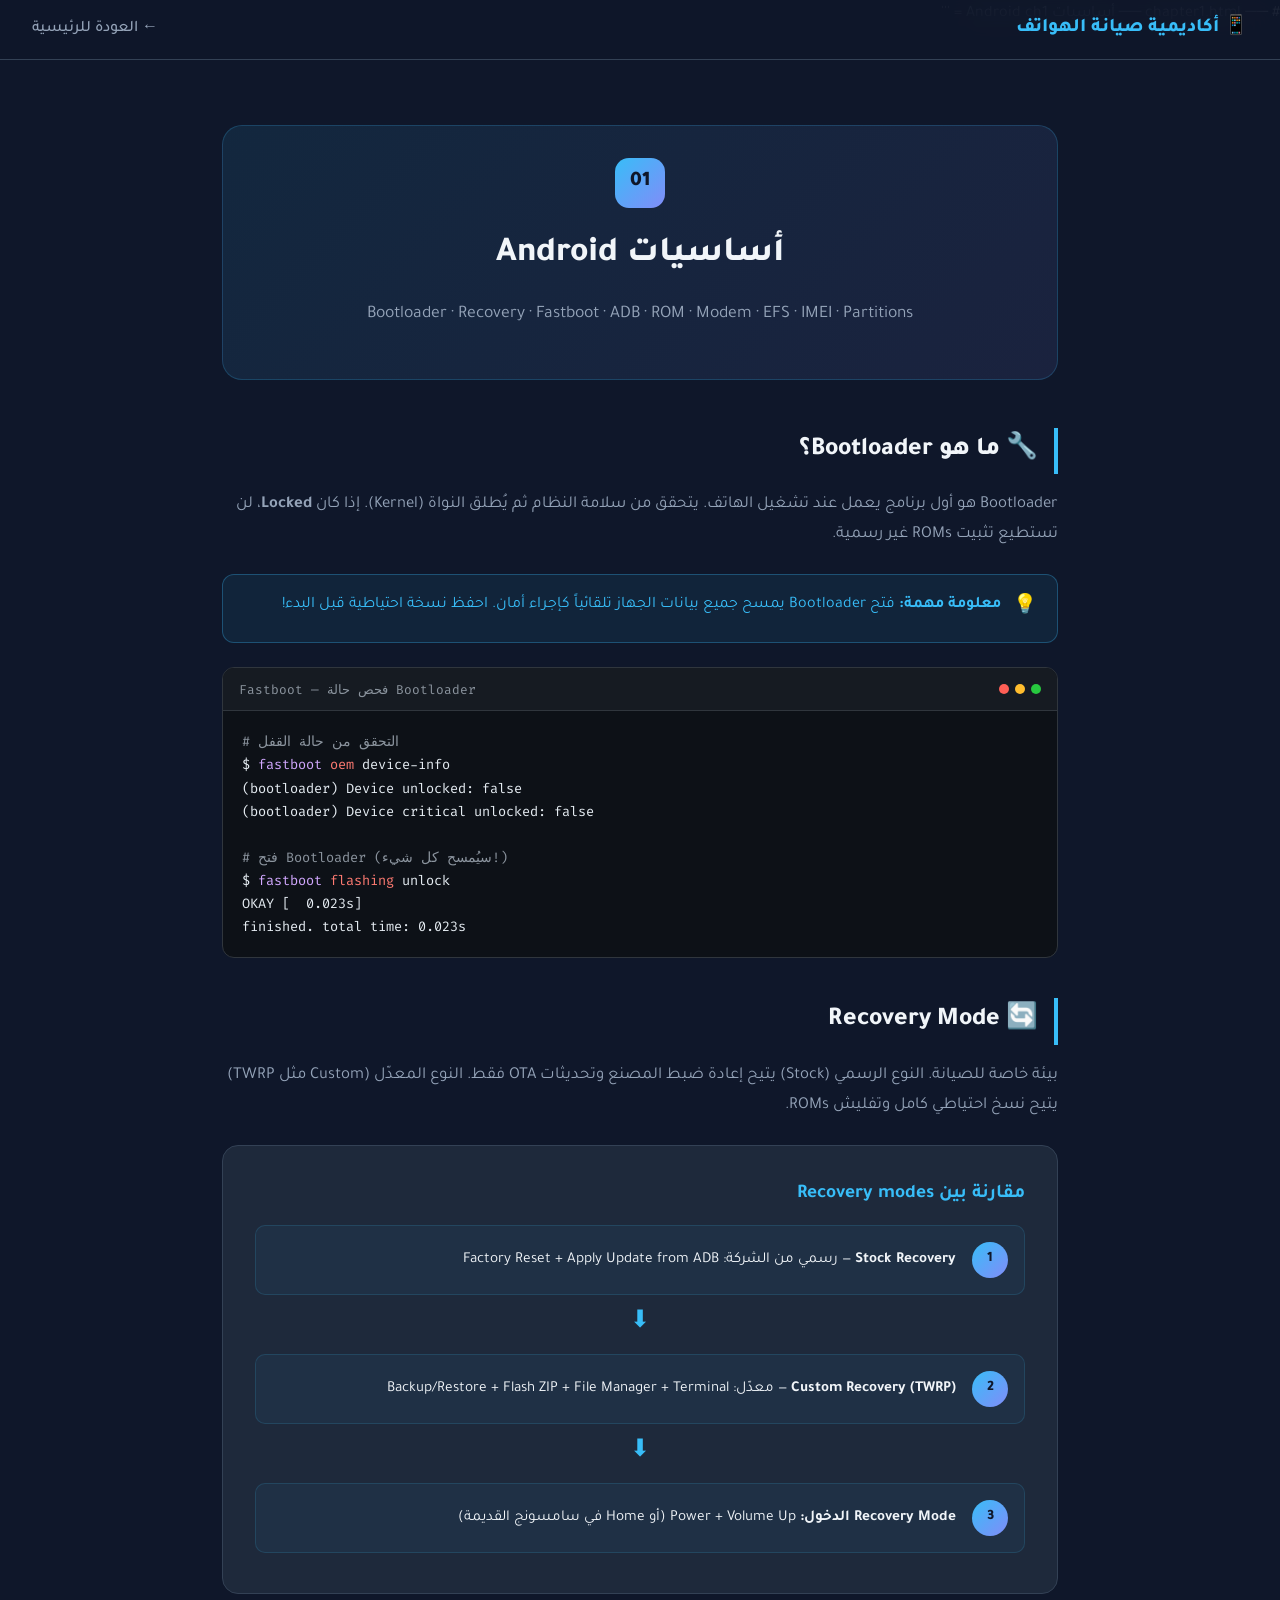
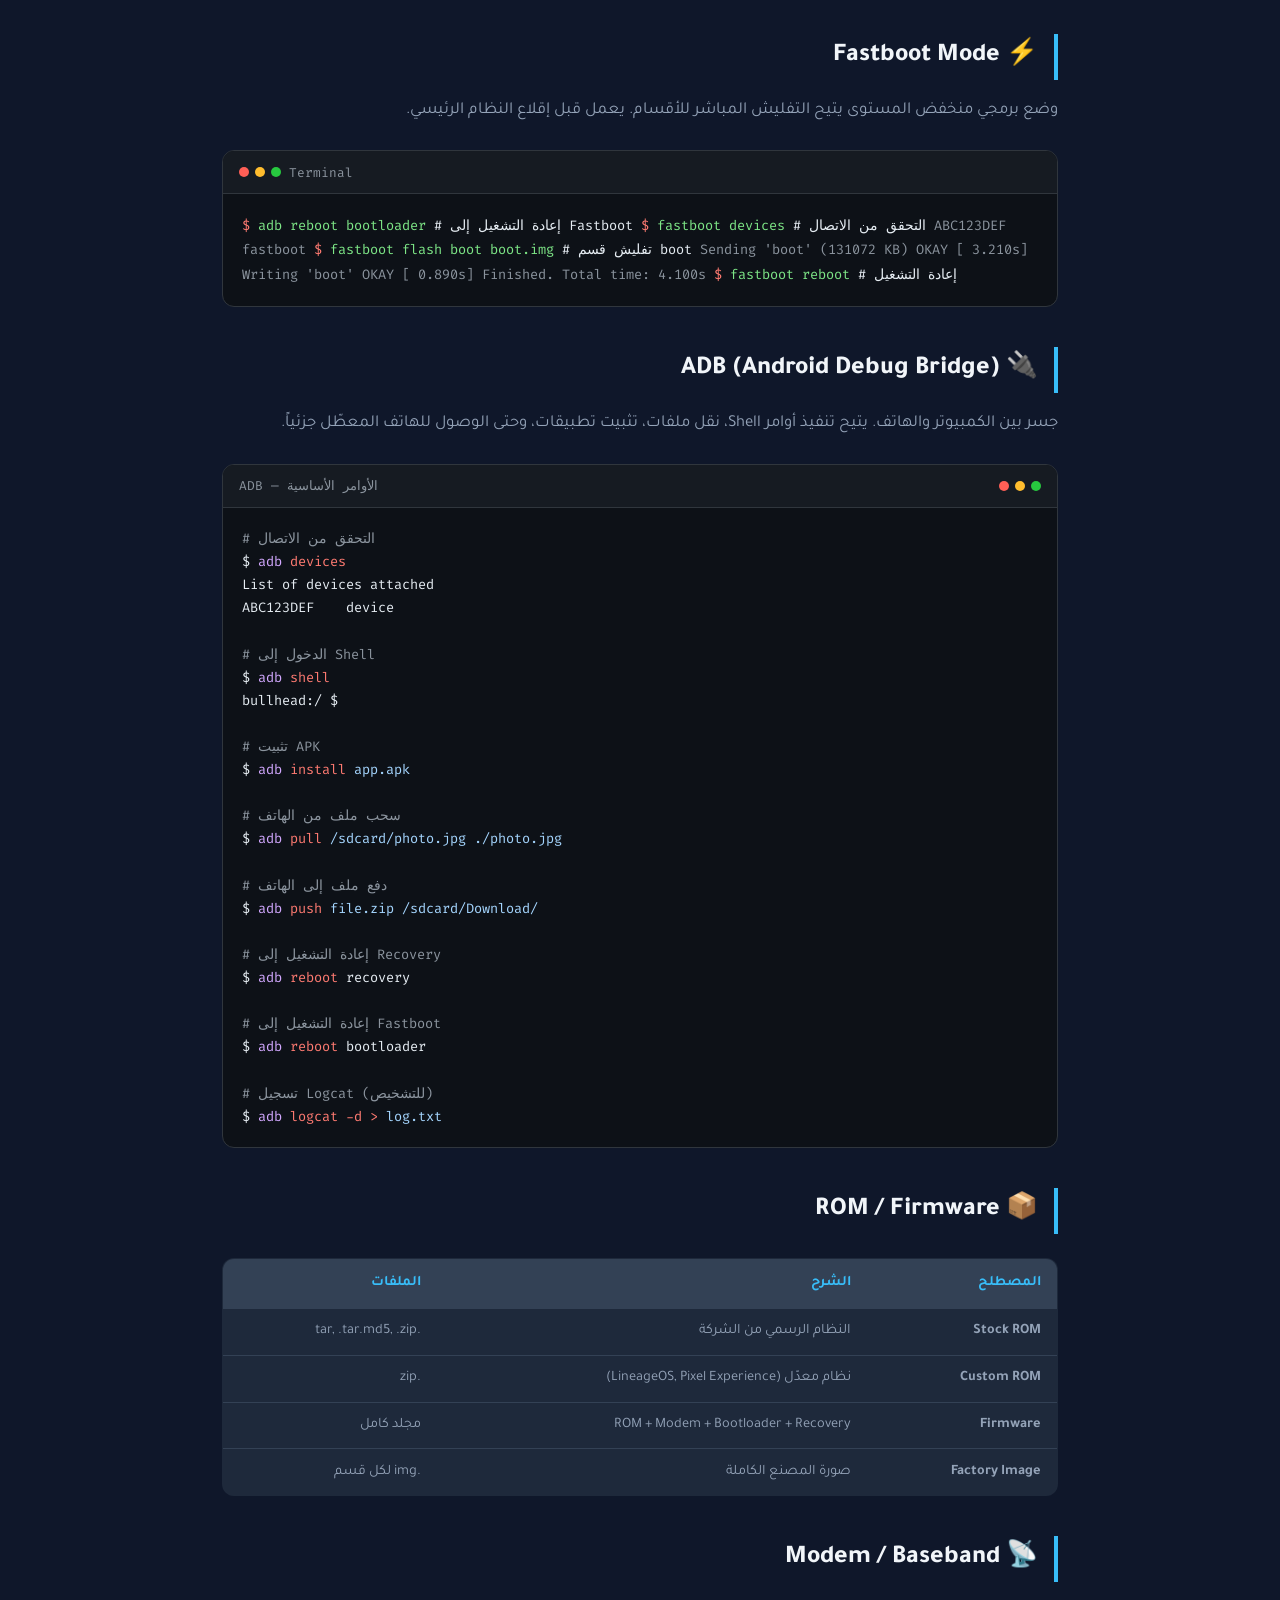
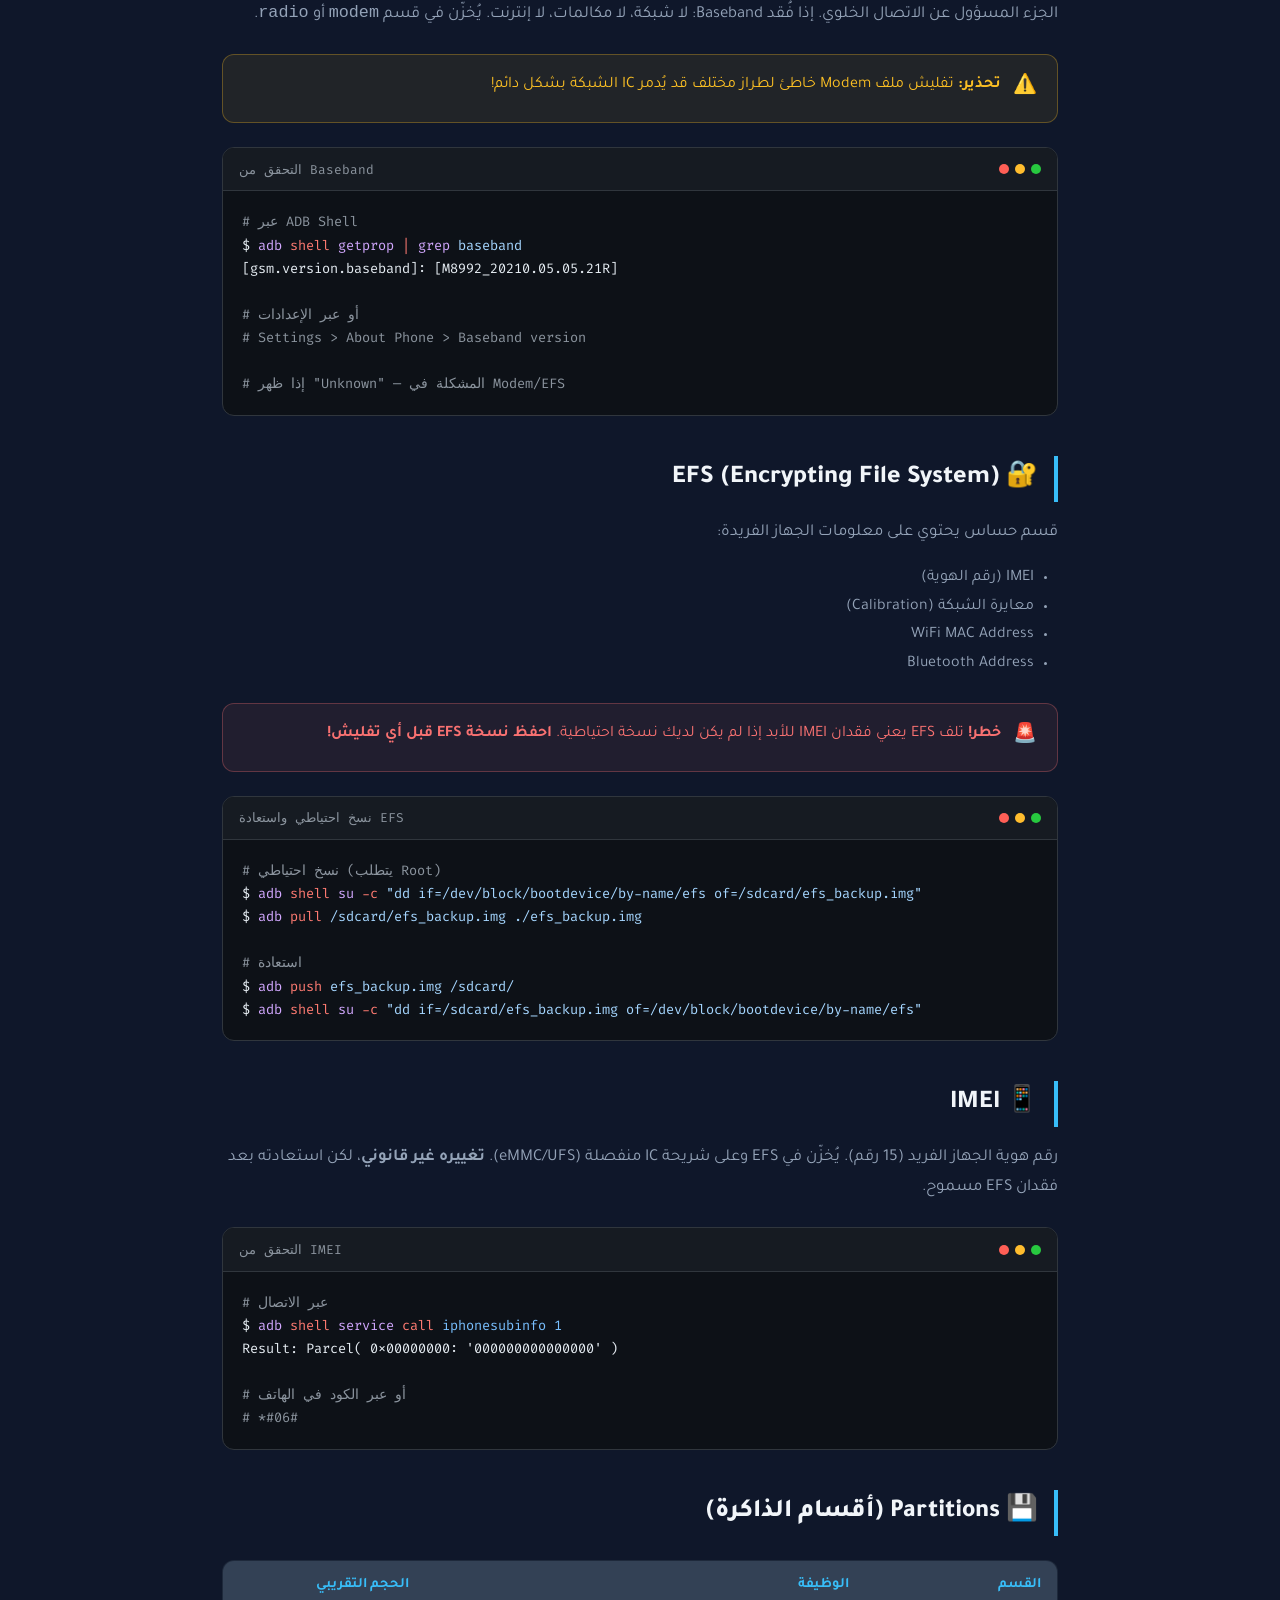
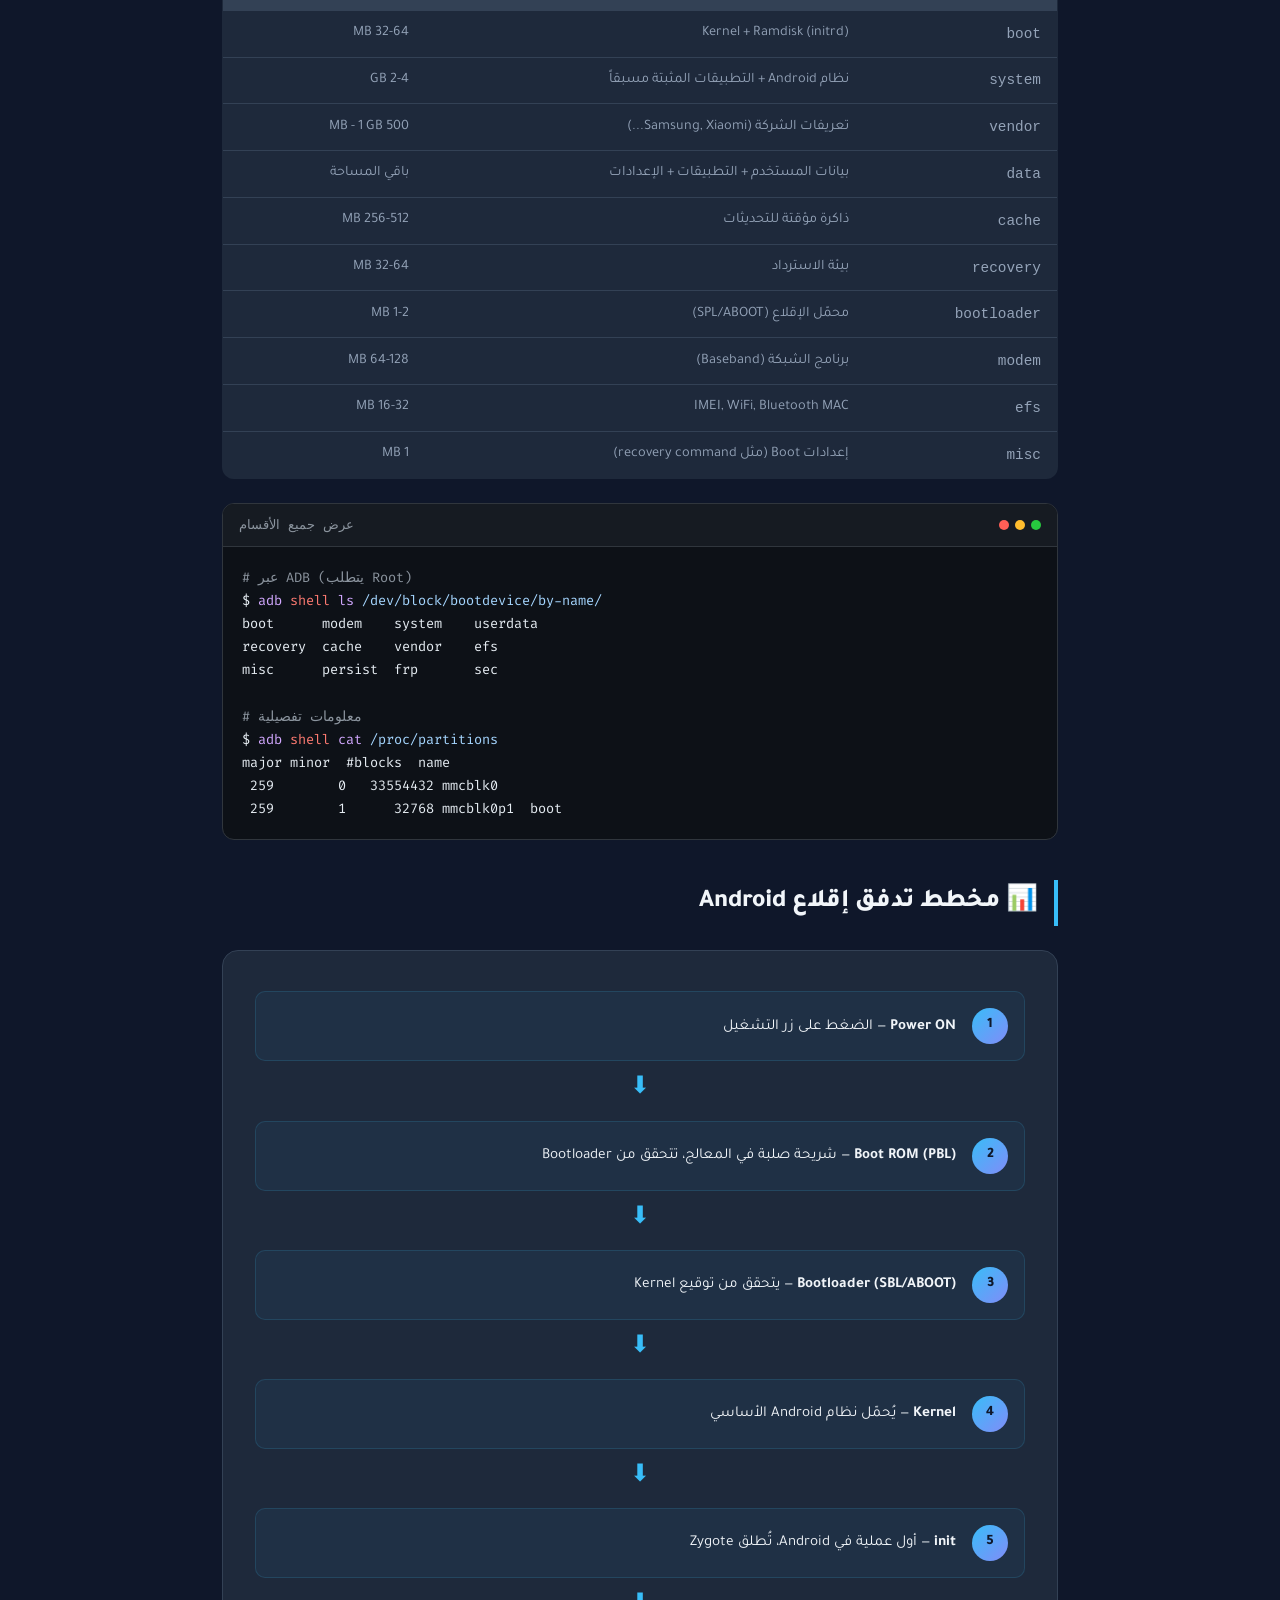
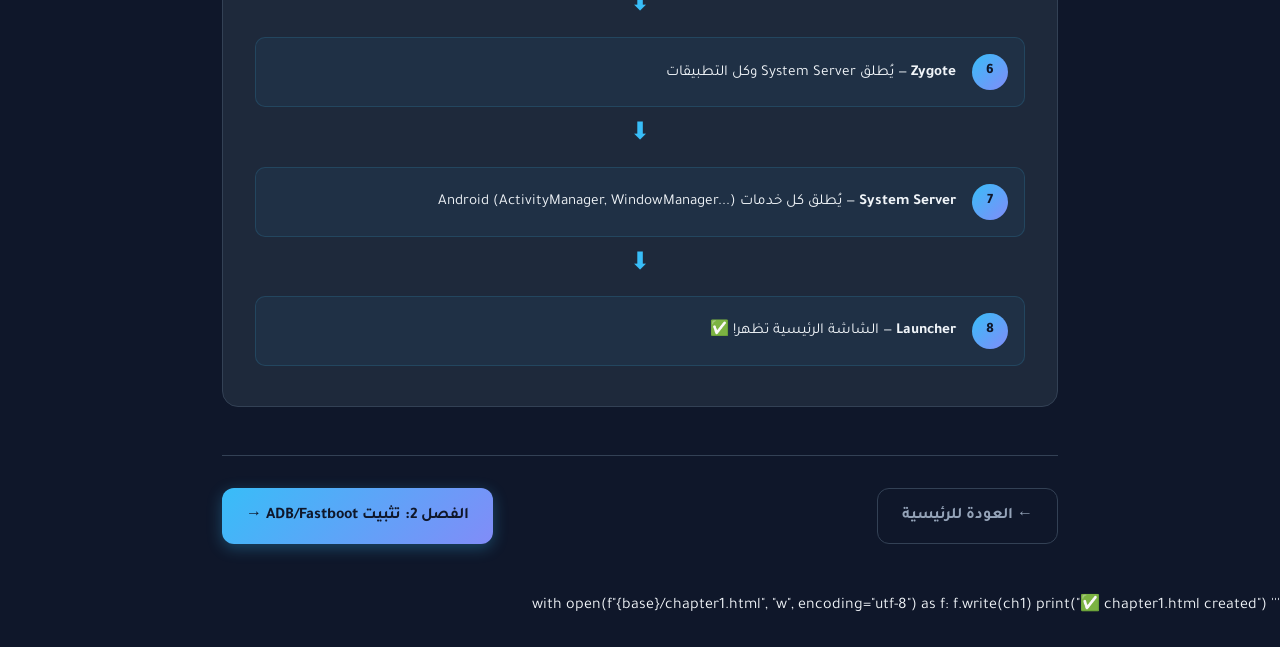
==== chapter1.html @ 11923198 "Rename chapter1.html to chapter1.html" ====
# ── chapter1.html ── أساسيات Android
ch1 = '''<!DOCTYPE html>
<html lang="ar" dir="rtl">
<head>
<meta charset="UTF-8">
<meta name="viewport" content="width=device-width, initial-scale=1.0">
<title>الفصل 1: أساسيات Android | أكاديمية صيانة الهواتف</title>
<link href="https://fonts.googleapis.com/css2?family=Tajawal:wght@400;500;700;800;900&family=Fira+Code:wght@400;600&display=swap" rel="stylesheet">
<style>
:root {
  --c-bg: #0f172a; --c-surface: #1e293b; --c-surface2: #334155;
  --c-primary: #38bdf8; --c-secondary: #818cf8; --c-accent: #f472b6;
  --c-success: #34d399; --c-warning: #fbbf24; --c-danger: #f87171;
  --c-text: #f1f5f9; --c-text2: #94a3b8; --c-border: #334155;
  --glow: 0 0 20px rgba(56,189,248,0.15);
}
* { box-sizing: border-box; margin: 0; padding: 0; }
body { font-family: 'Tajawal', sans-serif; background: var(--c-bg); color: var(--c-text); line-height: 1.8; }

nav {
  position: fixed; top: 0; left: 0; right: 0; z-index: 1000;
  background: rgba(15,23,42,0.9); backdrop-filter: blur(20px);
  border-bottom: 1px solid var(--c-border); padding: 0.75rem 2rem;
  display: flex; align-items: center; justify-content: space-between;
}
.nav-logo { font-weight: 800; font-size: 1.2rem; color: var(--c-primary); text-decoration: none; }
.nav-back { color: var(--c-text2); text-decoration: none; font-weight: 500; transition: color 0.2s; }
.nav-back:hover { color: var(--c-primary); }

main { max-width: 900px; margin: 0 auto; padding: 6rem 2rem 3rem; }

.chapter-header {
  text-align: center; margin-bottom: 3rem; padding: 2rem;
  background: linear-gradient(135deg, rgba(56,189,248,0.1), rgba(129,140,248,0.1));
  border-radius: 20px; border: 1px solid rgba(56,189,248,0.2);
}
.chapter-num {
  display: inline-flex; align-items: center; justify-content: center;
  width: 50px; height: 50px; background: linear-gradient(135deg, var(--c-primary), var(--c-secondary));
  color: #0f172a; font-weight: 900; border-radius: 14px; font-size: 1.3rem; margin-bottom: 1rem;
}
.chapter-header h1 { font-size: 2.2rem; font-weight: 800; margin-bottom: 0.75rem; }
.chapter-header p { color: var(--c-text2); font-size: 1.1rem; }

h2 {
  font-size: 1.6rem; font-weight: 800; margin: 2.5rem 0 1rem;
  padding-right: 1rem; border-right: 4px solid var(--c-primary);
  color: var(--c-text);
}
h3 { font-size: 1.2rem; font-weight: 700; margin: 1.5rem 0 0.75rem; color: var(--c-primary); }
p { color: var(--c-text2); margin-bottom: 1rem; font-size: 1.05rem; }

.code-block {
  background: #0d1117; border: 1px solid #30363d; border-radius: 12px;
  overflow: hidden; margin: 1.5rem 0; direction: ltr; text-align: left;
}
.code-header {
  display: flex; align-items: center; justify-content: space-between;
  padding: 0.6rem 1rem; background: #161b22; border-bottom: 1px solid #30363d;
}
.code-title { font-family: 'Fira Code', monospace; font-size: 0.8rem; color: #8b949e; }
.code-dots { display: flex; gap: 6px; }
.code-dot { width: 10px; height: 10px; border-radius: 50%; }
.code-dot.r { background: #ff5f56; } .code-dot.y { background: #ffbd2e; } .code-dot.g { background: #27c93f; }
pre {
  padding: 1.2rem; overflow-x: auto; font-family: 'Fira Code', monospace;
  font-size: 0.85rem; line-height: 1.7; color: #e6edf3;
}
pre .comment { color: #8b949e; }
pre .keyword { color: #ff7b72; }
pre .string { color: #a5d6ff; }
pre .func { color: #d2a8ff; }
pre .num { color: #79c0ff; }

.terminal {
  background: #0d1117; border: 1px solid #30363d; border-radius: 12px;
  overflow: hidden; margin: 1.5rem 0; direction: ltr; text-align: left;
}
.terminal-header {
  display: flex; align-items: center; gap: 0.5rem;
  padding: 0.6rem 1rem; background: #161b22; border-bottom: 1px solid #30363d;
}
.terminal-body {
  padding: 1.2rem; font-family: 'Fira Code', monospace;
  font-size: 0.85rem; line-height: 1.8; color: #e6edf3;
}
.terminal-body .cmd { color: #7ee787; }
.terminal-body .output { color: #8b949e; }
.terminal-body .prompt { color: #ff7b72; }

.data-table {
  width: 100%; border-collapse: collapse; margin: 1.5rem 0;
  background: var(--c-surface); border-radius: 12px; overflow: hidden;
  border: 1px solid var(--c-border);
}
.data-table th {
  background: var(--c-surface2); padding: 1rem; text-align: right;
  font-weight: 700; color: var(--c-primary); font-size: 0.9rem;
}
.data-table td {
  padding: 0.9rem 1rem; border-top: 1px solid var(--c-border);
  color: var(--c-text2); font-size: 0.9rem;
}
.data-table tr:hover td { background: rgba(56,189,248,0.05); }

.alert {
  padding: 1rem 1.25rem; border-radius: 12px; margin: 1.5rem 0;
  display: flex; align-items: flex-start; gap: 0.75rem; border: 1px solid;
}
.alert-info { background: rgba(56,189,248,0.08); border-color: rgba(56,189,248,0.3); color: var(--c-primary); }
.alert-warn { background: rgba(251,191,36,0.08); border-color: rgba(251,191,36,0.3); color: var(--c-warning); }
.alert-danger { background: rgba(248,113,113,0.08); border-color: rgba(248,113,113,0.3); color: var(--c-danger); }
.alert-success { background: rgba(52,211,153,0.08); border-color: rgba(52,211,153,0.3); color: var(--c-success); }
.alert-icon { font-size: 1.2rem; flex-shrink: 0; }

.img-wrap {
  border-radius: 16px; overflow: hidden; margin: 1.5rem 0;
  border: 1px solid var(--c-border); background: var(--c-surface);
}
.img-wrap img { width: 100%; height: auto; display: block; }
.img-caption {
  padding: 0.75rem 1rem; text-align: center; color: var(--c-text2);
  font-size: 0.85rem; background: var(--c-surface); border-top: 1px solid var(--c-border);
}

.diagram-box {
  background: var(--c-surface); border: 1px solid var(--c-border);
  border-radius: 16px; padding: 2rem; margin: 1.5rem 0;
}
.diagram-step {
  display: flex; align-items: center; gap: 1rem;
  padding: 1rem; margin: 0.5rem 0; border-radius: 10px;
  background: rgba(56,189,248,0.05); border: 1px solid rgba(56,189,248,0.15);
}
.diagram-step .num {
  width: 36px; height: 36px; border-radius: 50%;
  background: linear-gradient(135deg, var(--c-primary), var(--c-secondary));
  color: #0f172a; display: flex; align-items: center; justify-content: center;
  font-weight: 800; font-size: 0.9rem; flex-shrink: 0;
}
.diagram-step .text { font-size: 0.95rem; color: var(--c-text); }
.diagram-arrow {
  text-align: center; font-size: 1.5rem; color: var(--c-primary); margin: 0.25rem 0;
}

.next-prev {
  display: flex; justify-content: space-between; margin-top: 3rem;
  padding-top: 2rem; border-top: 1px solid var(--c-border);
}
.next-prev a {
  display: inline-flex; align-items: center; gap: 0.5rem;
  padding: 0.8rem 1.5rem; border-radius: 12px;
  text-decoration: none; font-weight: 700; transition: all 0.3s;
}
.next-prev .prev { color: var(--c-text2); border: 1px solid var(--c-border); }
.next-prev .prev:hover { border-color: var(--c-primary); color: var(--c-primary); }
.next-prev .next {
  background: linear-gradient(135deg, var(--c-primary), var(--c-secondary));
  color: #0f172a; box-shadow: 0 4px 15px rgba(56,189,248,0.3);
}
.next-prev .next:hover { transform: translateX(-3px); }

::-webkit-scrollbar { width: 8px; }
::-webkit-scrollbar-track { background: var(--c-bg); }
::-webkit-scrollbar-thumb { background: var(--c-surface2); border-radius: 4px; }
::-webkit-scrollbar-thumb:hover { background: var(--c-primary); }

@media (max-width: 768px) {
  main { padding: 5rem 1rem 2rem; }
  .chapter-header h1 { font-size: 1.6rem; }
  h2 { font-size: 1.3rem; }
}
</style>
</head>
<body>

<nav>
  <a href="index.html" class="nav-logo">📱 أكاديمية صيانة الهواتف</a>
  <a href="index.html" class="nav-back">← العودة للرئيسية</a>
</nav>

<main>

<div class="chapter-header">
  <div class="chapter-num">01</div>
  <h1>أساسيات Android</h1>
  <p>Bootloader · Recovery · Fastboot · ADB · ROM · Modem · EFS · IMEI · Partitions</p>
</div>

<h2>🔧 ما هو Bootloader؟</h2>
<p>Bootloader هو أول برنامج يعمل عند تشغيل الهاتف. يتحقق من سلامة النظام ثم يُطلق النواة (Kernel). إذا كان <strong>Locked</strong>، لن تستطيع تثبيت ROMs غير رسمية.</p>

<div class="alert alert-info">
  <span class="alert-icon">💡</span>
  <div><strong>معلومة مهمة:</strong> فتح Bootloader يمسح جميع بيانات الجهاز تلقائياً كإجراء أمان. احفظ نسخة احتياطية قبل البدء!</div>
</div>

<div class="code-block">
  <div class="code-header">
    <span class="code-title">Fastboot — فحص حالة Bootloader</span>
    <div class="code-dots"><span class="code-dot r"></span><span class="code-dot y"></span><span class="code-dot g"></span></div>
  </div>
  <pre><span class="comment"># التحقق من حالة القفل</span>
<span class="prompt">$</span> <span class="func">fastboot</span> <span class="keyword">oem</span> device-info
<span class="output">(bootloader) Device unlocked: false</span>
<span class="output">(bootloader) Device critical unlocked: false</span>

<span class="comment"># فتح Bootloader (سيُمسح كل شيء!)</span>
<span class="prompt">$</span> <span class="func">fastboot</span> <span class="keyword">flashing</span> unlock
<span class="output">OKAY [  0.023s]</span>
<span class="output">finished. total time: 0.023s</span></pre>
</div>

<h2>🔄 Recovery Mode</h2>
<p>بيئة خاصة للصيانة. النوع الرسمي (Stock) يتيح إعادة ضبط المصنع وتحديثات OTA فقط. النوع المعدّل (Custom مثل TWRP) يتيح نسخ احتياطي كامل وتفليش ROMs.</p>

<div class="diagram-box">
  <h3 style="margin-top:0">مقارنة بين Recovery modes</h3>
  <div class="diagram-step">
    <div class="num">1</div>
    <div class="text"><strong>Stock Recovery</strong> — رسمي من الشركة: Factory Reset + Apply Update from ADB</div>
  </div>
  <div class="diagram-arrow">⬇</div>
  <div class="diagram-step">
    <div class="num">2</div>
    <div class="text"><strong>Custom Recovery (TWRP)</strong> — معدّل: Backup/Restore + Flash ZIP + File Manager + Terminal</div>
  </div>
  <div class="diagram-arrow">⬇</div>
  <div class="diagram-step">
    <div class="num">3</div>
    <div class="text"><strong>Recovery Mode الدخول:</strong> Power + Volume Up (أو Home في سامسونج القديمة)</div>
  </div>
</div>

<h2>⚡ Fastboot Mode</h2>
<p>وضع برمجي منخفض المستوى يتيح التفليش المباشر للأقسام. يعمل قبل إقلاع النظام الرئيسي.</p>

<div class="terminal">
  <div class="terminal-header">
    <div class="code-dots"><span class="code-dot r"></span><span class="code-dot y"></span><span class="code-dot g"></span></div>
    <span class="code-title">Terminal</span>
  </div>
  <div class="terminal-body">
<span class="prompt">$</span> <span class="cmd">adb reboot bootloader</span>          <span class="comment"># إعادة التشغيل إلى Fastboot</span>
<span class="prompt">$</span> <span class="cmd">fastboot devices</span>                 <span class="comment"># التحقق من الاتصال</span>
<span class="output">ABC123DEF    fastboot</span>
<span class="prompt">$</span> <span class="cmd">fastboot flash boot boot.img</span>     <span class="comment"># تفليش قسم boot</span>
<span class="output">Sending 'boot' (131072 KB)       OKAY [  3.210s]</span>
<span class="output">Writing 'boot'                   OKAY [  0.890s]</span>
<span class="output">Finished. Total time: 4.100s</span>
<span class="prompt">$</span> <span class="cmd">fastboot reboot</span>                  <span class="comment"># إعادة التشغيل</span>
  </div>
</div>

<h2>🔌 ADB (Android Debug Bridge)</h2>
<p>جسر بين الكمبيوتر والهاتف. يتيح تنفيذ أوامر Shell، نقل ملفات، تثبيت تطبيقات، وحتى الوصول للهاتف المعطّل جزئياً.</p>

<div class="code-block">
  <div class="code-header">
    <span class="code-title">ADB — الأوامر الأساسية</span>
    <div class="code-dots"><span class="code-dot r"></span><span class="code-dot y"></span><span class="code-dot g"></span></div>
  </div>
  <pre><span class="comment"># التحقق من الاتصال</span>
<span class="prompt">$</span> <span class="func">adb</span> <span class="keyword">devices</span>
<span class="output">List of devices attached</span>
<span class="output">ABC123DEF    device</span>

<span class="comment"># الدخول إلى Shell</span>
<span class="prompt">$</span> <span class="func">adb</span> <span class="keyword">shell</span>
<span class="output">bullhead:/ $</span>

<span class="comment"># تثبيت APK</span>
<span class="prompt">$</span> <span class="func">adb</span> <span class="keyword">install</span> <span class="string">app.apk</span>

<span class="comment"># سحب ملف من الهاتف</span>
<span class="prompt">$</span> <span class="func">adb</span> <span class="keyword">pull</span> <span class="string">/sdcard/photo.jpg</span> <span class="string">./photo.jpg</span>

<span class="comment"># دفع ملف إلى الهاتف</span>
<span class="prompt">$</span> <span class="func">adb</span> <span class="keyword">push</span> <span class="string">file.zip</span> <span class="string">/sdcard/Download/</span>

<span class="comment"># إعادة التشغيل إلى Recovery</span>
<span class="prompt">$</span> <span class="func">adb</span> <span class="keyword">reboot</span> recovery

<span class="comment"># إعادة التشغيل إلى Fastboot</span>
<span class="prompt">$</span> <span class="func">adb</span> <span class="keyword">reboot</span> bootloader

<span class="comment"># تسجيل Logcat (للتشخيص)</span>
<span class="prompt">$</span> <span class="func">adb</span> <span class="keyword">logcat</span> <span class="keyword">-d</span> <span class="keyword">></span> <span class="string">log.txt</span></pre>
</div>

<h2>📦 ROM / Firmware</h2>

<table class="data-table">
  <tr>
    <th>المصطلح</th>
    <th>الشرح</th>
    <th>الملفات</th>
  </tr>
  <tr>
    <td><strong>Stock ROM</strong></td>
    <td>النظام الرسمي من الشركة</td>
    <td>.tar, .tar.md5, .zip</td>
  </tr>
  <tr>
    <td><strong>Custom ROM</strong></td>
    <td>نظام معدّل (LineageOS, Pixel Experience)</td>
    <td>.zip</td>
  </tr>
  <tr>
    <td><strong>Firmware</strong></td>
    <td>ROM + Modem + Bootloader + Recovery</td>
    <td>مجلد كامل</td>
  </tr>
  <tr>
    <td><strong>Factory Image</strong></td>
    <td>صورة المصنع الكاملة</td>
    <td>.img لكل قسم</td>
  </tr>
</table>

<h2>📡 Modem / Baseband</h2>
<p>الجزء المسؤول عن الاتصال الخلوي. إذا فُقد Baseband: لا شبكة، لا مكالمات، لا إنترنت. يُخزّن في قسم <code>modem</code> أو <code>radio</code>.</p>

<div class="alert alert-warn">
  <span class="alert-icon">⚠️</span>
  <div><strong>تحذير:</strong> تفليش ملف Modem خاطئ لطراز مختلف قد يُدمر IC الشبكة بشكل دائم!</div>
</div>

<div class="code-block">
  <div class="code-header">
    <span class="code-title">التحقق من Baseband</span>
    <div class="code-dots"><span class="code-dot r"></span><span class="code-dot y"></span><span class="code-dot g"></span></div>
  </div>
  <pre><span class="comment"># عبر ADB Shell</span>
<span class="prompt">$</span> <span class="func">adb</span> <span class="keyword">shell</span> <span class="func">getprop</span> <span class="keyword">|</span> <span class="func">grep</span> <span class="string">baseband</span>
<span class="output">[gsm.version.baseband]: [M8992_20210.05.05.21R]</span>

<span class="comment"># أو عبر الإعدادات</span>
<span class="comment"># Settings > About Phone > Baseband version</span>

<span class="comment"># إذا ظهر "Unknown" — المشكلة في Modem/EFS</span></pre>
</div>

<h2>🔐 EFS (Encrypting File System)</h2>
<p>قسم حساس يحتوي على معلومات الجهاز الفريدة:</p>
<ul style="color:var(--c-text2); margin:1rem 0; padding-right:1.5rem;">
  <li>IMEI (رقم الهوية)</li>
  <li>معايرة الشبكة (Calibration)</li>
  <li>WiFi MAC Address</li>
  <li>Bluetooth Address</li>
</ul>

<div class="alert alert-danger">
  <span class="alert-icon">🚨</span>
  <div><strong>خطر!</strong> تلف EFS يعني فقدان IMEI للأبد إذا لم يكن لديك نسخة احتياطية. <strong>احفظ نسخة EFS قبل أي تفليش!</strong></div>
</div>

<div class="code-block">
  <div class="code-header">
    <span class="code-title">نسخ احتياطي واستعادة EFS</span>
    <div class="code-dots"><span class="code-dot r"></span><span class="code-dot y"></span><span class="code-dot g"></span></div>
  </div>
  <pre><span class="comment"># نسخ احتياطي (يتطلب Root)</span>
<span class="prompt">$</span> <span class="func">adb</span> <span class="keyword">shell</span> <span class="func">su</span> <span class="keyword">-c</span> <span class="string">"dd if=/dev/block/bootdevice/by-name/efs of=/sdcard/efs_backup.img"</span>
<span class="prompt">$</span> <span class="func">adb</span> <span class="keyword">pull</span> <span class="string">/sdcard/efs_backup.img</span> <span class="string">./efs_backup.img</span>

<span class="comment"># استعادة</span>
<span class="prompt">$</span> <span class="func">adb</span> <span class="keyword">push</span> <span class="string">efs_backup.img</span> <span class="string">/sdcard/</span>
<span class="prompt">$</span> <span class="func">adb</span> <span class="keyword">shell</span> <span class="func">su</span> <span class="keyword">-c</span> <span class="string">"dd if=/sdcard/efs_backup.img of=/dev/block/bootdevice/by-name/efs"</span></pre>
</div>

<h2>📱 IMEI</h2>
<p>رقم هوية الجهاز الفريد (15 رقم). يُخزّن في EFS وعلى شريحة IC منفصلة (eMMC/UFS). <strong>تغييره غير قانوني</strong>، لكن استعادته بعد فقدان EFS مسموح.</p>

<div class="code-block">
  <div class="code-header">
    <span class="code-title">التحقق من IMEI</span>
    <div class="code-dots"><span class="code-dot r"></span><span class="code-dot y"></span><span class="code-dot g"></span></div>
  </div>
  <pre><span class="comment"># عبر الاتصال</span>
<span class="prompt">$</span> <span class="func">adb</span> <span class="keyword">shell</span> <span class="func">service</span> <span class="keyword">call</span> <span class="num">iphonesubinfo</span> <span class="num">1</span>
<span class="output">Result: Parcel( 0x00000000: '000000000000000' )</span>

<span class="comment"># أو عبر الكود في الهاتف</span>
<span class="comment"># *#06#</span></pre>
</div>

<h2>💾 Partitions (أقسام الذاكرة)</h2>

<table class="data-table">
  <tr>
    <th>القسم</th>
    <th>الوظيفة</th>
    <th>الحجم التقريبي</th>
  </tr>
  <tr>
    <td><code>boot</code></td>
    <td>Kernel + Ramdisk (initrd)</td>
    <td>32-64 MB</td>
  </tr>
  <tr>
    <td><code>system</code></td>
    <td>نظام Android + التطبيقات المثبتة مسبقاً</td>
    <td>2-4 GB</td>
  </tr>
  <tr>
    <td><code>vendor</code></td>
    <td>تعريفات الشركة (Samsung, Xiaomi...)</td>
    <td>500 MB - 1 GB</td>
  </tr>
  <tr>
    <td><code>data</code></td>
    <td>بيانات المستخدم + التطبيقات + الإعدادات</td>
    <td>باقي المساحة</td>
  </tr>
  <tr>
    <td><code>cache</code></td>
    <td>ذاكرة مؤقتة للتحديثات</td>
    <td>256-512 MB</td>
  </tr>
  <tr>
    <td><code>recovery</code></td>
    <td>بيئة الاسترداد</td>
    <td>32-64 MB</td>
  </tr>
  <tr>
    <td><code>bootloader</code></td>
    <td>محمّل الإقلاع (SPL/ABOOT)</td>
    <td>1-2 MB</td>
  </tr>
  <tr>
    <td><code>modem</code></td>
    <td>برنامج الشبكة (Baseband)</td>
    <td>64-128 MB</td>
  </tr>
  <tr>
    <td><code>efs</code></td>
    <td>IMEI, WiFi, Bluetooth MAC</td>
    <td>16-32 MB</td>
  </tr>
  <tr>
    <td><code>misc</code></td>
    <td>إعدادات Boot (مثل recovery command)</td>
    <td>1 MB</td>
  </tr>
</table>

<div class="code-block">
  <div class="code-header">
    <span class="code-title">عرض جميع الأقسام</span>
    <div class="code-dots"><span class="code-dot r"></span><span class="code-dot y"></span><span class="code-dot g"></span></div>
  </div>
  <pre><span class="comment"># عبر ADB (يتطلب Root)</span>
<span class="prompt">$</span> <span class="func">adb</span> <span class="keyword">shell</span> <span class="func">ls</span> <span class="string">/dev/block/bootdevice/by-name/</span>
<span class="output">boot      modem    system    userdata</span>
<span class="output">recovery  cache    vendor    efs</span>
<span class="output">misc      persist  frp       sec</span>

<span class="comment"># معلومات تفصيلية</span>
<span class="prompt">$</span> <span class="func">adb</span> <span class="keyword">shell</span> <span class="func">cat</span> <span class="string">/proc/partitions</span>
<span class="output">major minor  #blocks  name</span>
<span class="output"> 259        0   33554432 mmcblk0</span>
<span class="output"> 259        1      32768 mmcblk0p1  boot</span></pre>
</div>

<h2>📊 مخطط تدفق إقلاع Android</h2>

<div class="diagram-box">
  <div class="diagram-step">
    <div class="num">1</div>
    <div class="text"><strong>Power ON</strong> — الضغط على زر التشغيل</div>
  </div>
  <div class="diagram-arrow">⬇</div>
  <div class="diagram-step">
    <div class="num">2</div>
    <div class="text"><strong>Boot ROM (PBL)</strong> — شريحة صلبة في المعالج، تتحقق من Bootloader</div>
  </div>
  <div class="diagram-arrow">⬇</div>
  <div class="diagram-step">
    <div class="num">3</div>
    <div class="text"><strong>Bootloader (SBL/ABOOT)</strong> — يتحقق من توقيع Kernel</div>
  </div>
  <div class="diagram-arrow">⬇</div>
  <div class="diagram-step">
    <div class="num">4</div>
    <div class="text"><strong>Kernel</strong> — يُحمّل نظام Android الأساسي</div>
  </div>
  <div class="diagram-arrow">⬇</div>
  <div class="diagram-step">
    <div class="num">5</div>
    <div class="text"><strong>init</strong> — أول عملية في Android، تُطلق Zygote</div>
  </div>
  <div class="diagram-arrow">⬇</div>
  <div class="diagram-step">
    <div class="num">6</div>
    <div class="text"><strong>Zygote</strong> — يُطلق System Server وكل التطبيقات</div>
  </div>
  <div class="diagram-arrow">⬇</div>
  <div class="diagram-step">
    <div class="num">7</div>
    <div class="text"><strong>System Server</strong> — يُطلق كل خدمات Android (ActivityManager, WindowManager...)</div>
  </div>
  <div class="diagram-arrow">⬇</div>
  <div class="diagram-step">
    <div class="num">8</div>
    <div class="text"><strong>Launcher</strong> — الشاشة الرئيسية تظهر! ✅</div>
  </div>
</div>

<div class="next-prev">
  <a href="index.html" class="prev">← العودة للرئيسية</a>
  <a href="chapter2.html" class="next">الفصل 2: تثبيت ADB/Fastboot →</a>
</div>

</main>

</body>
</html>'''

with open(f"{base}/chapter1.html", "w", encoding="utf-8") as f:
    f.write(ch1)

print("✅ chapter1.html created")
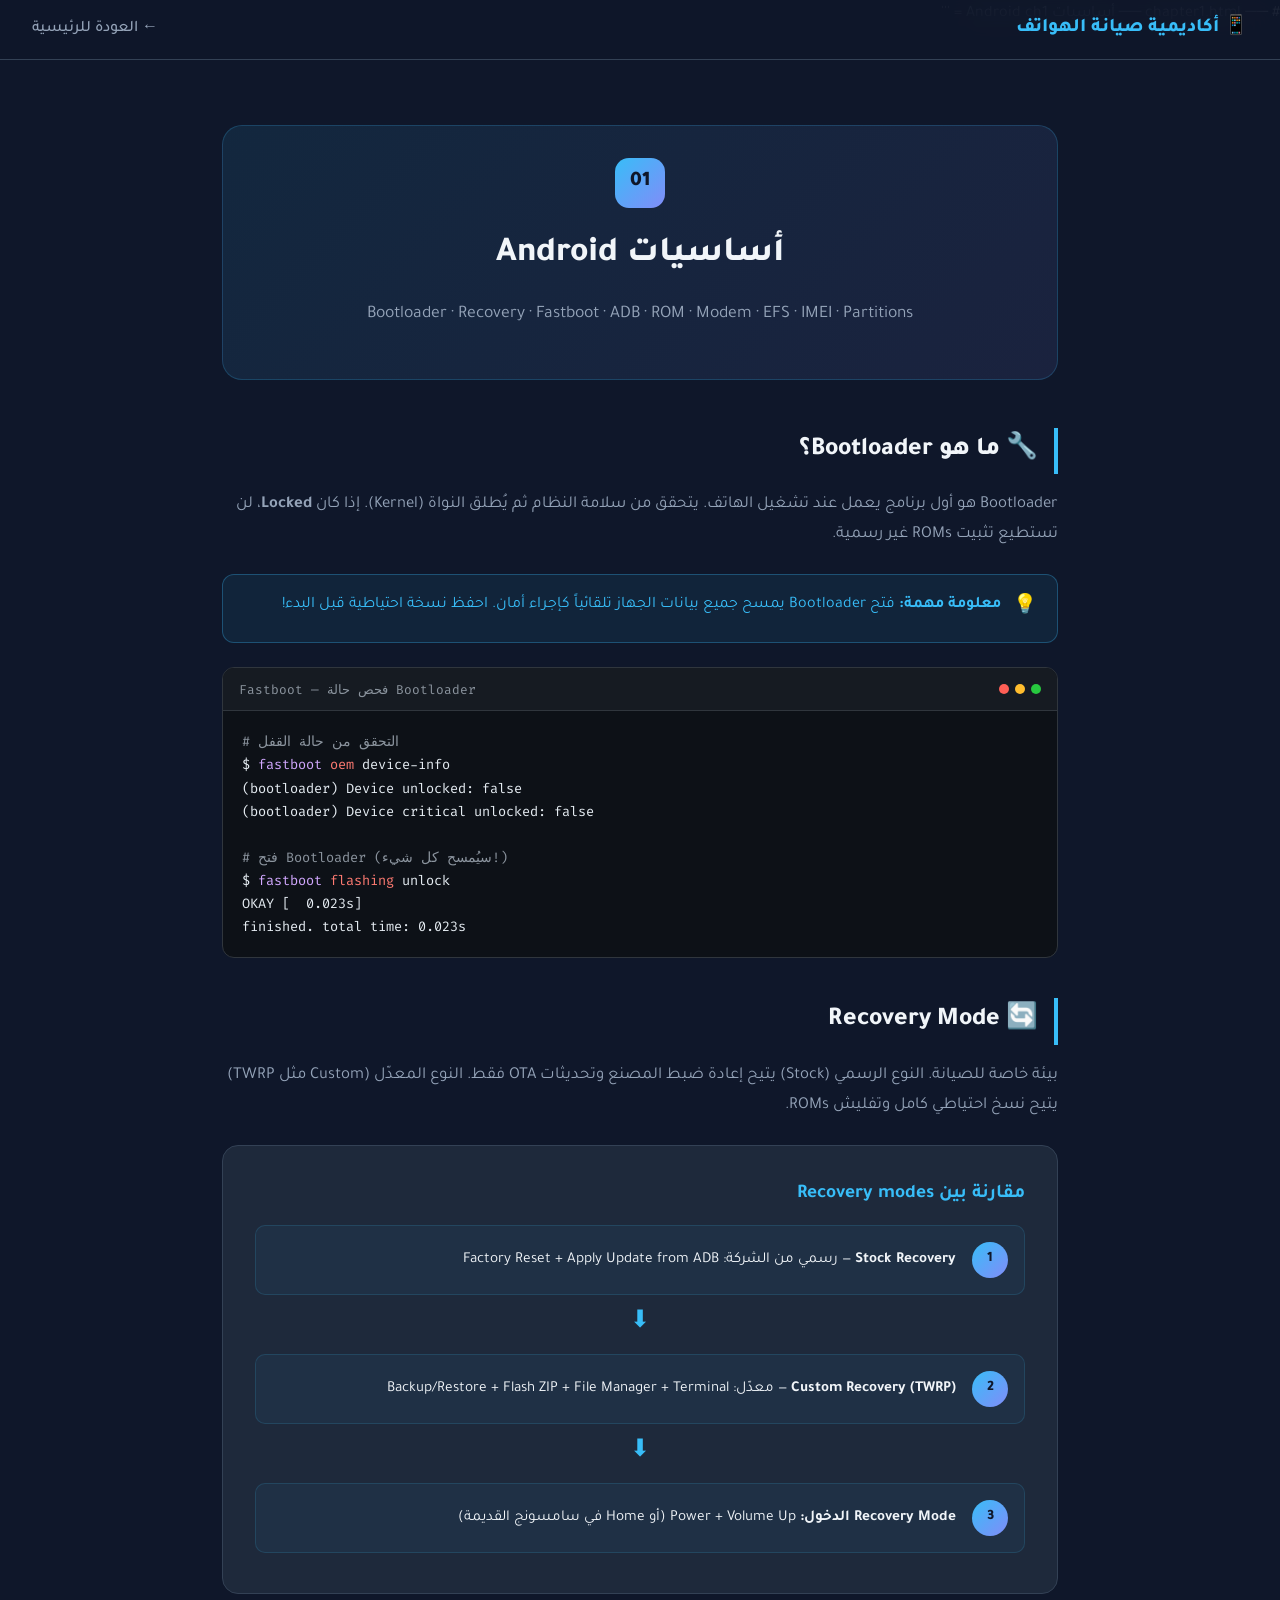
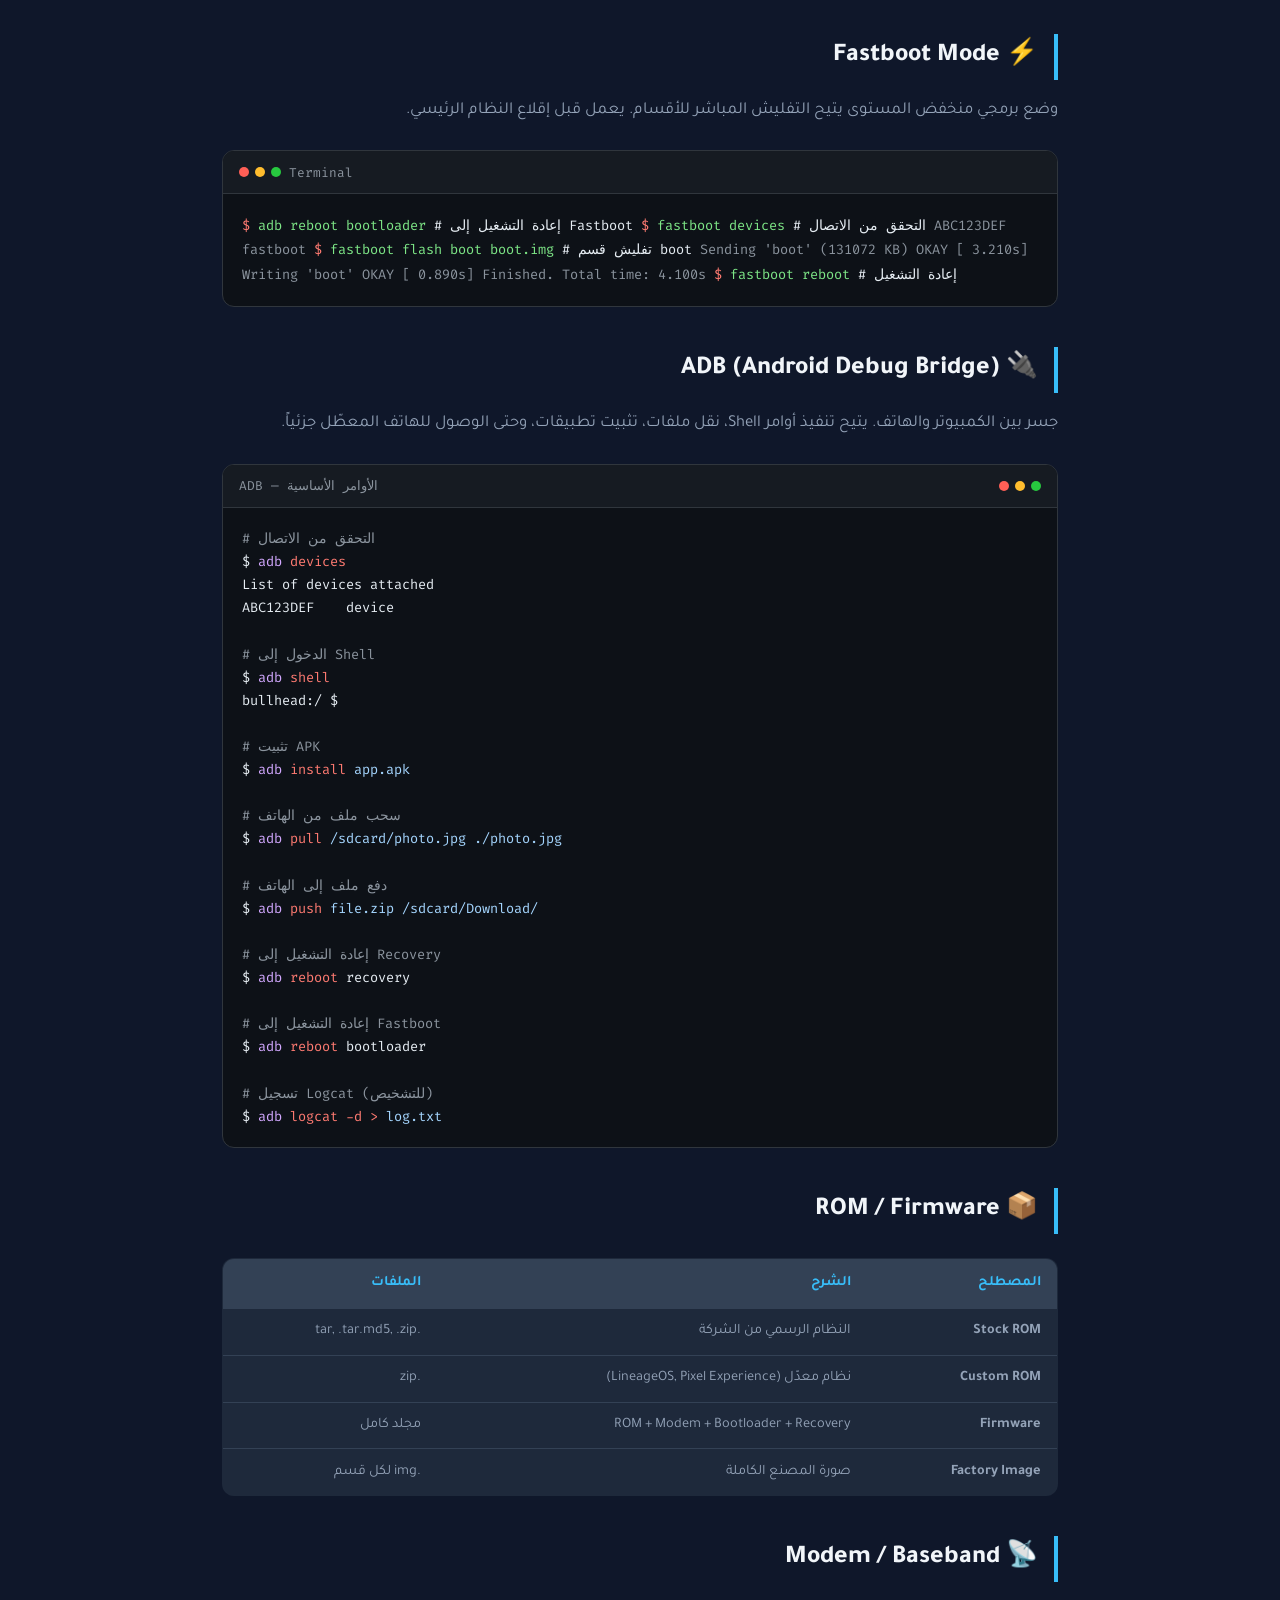
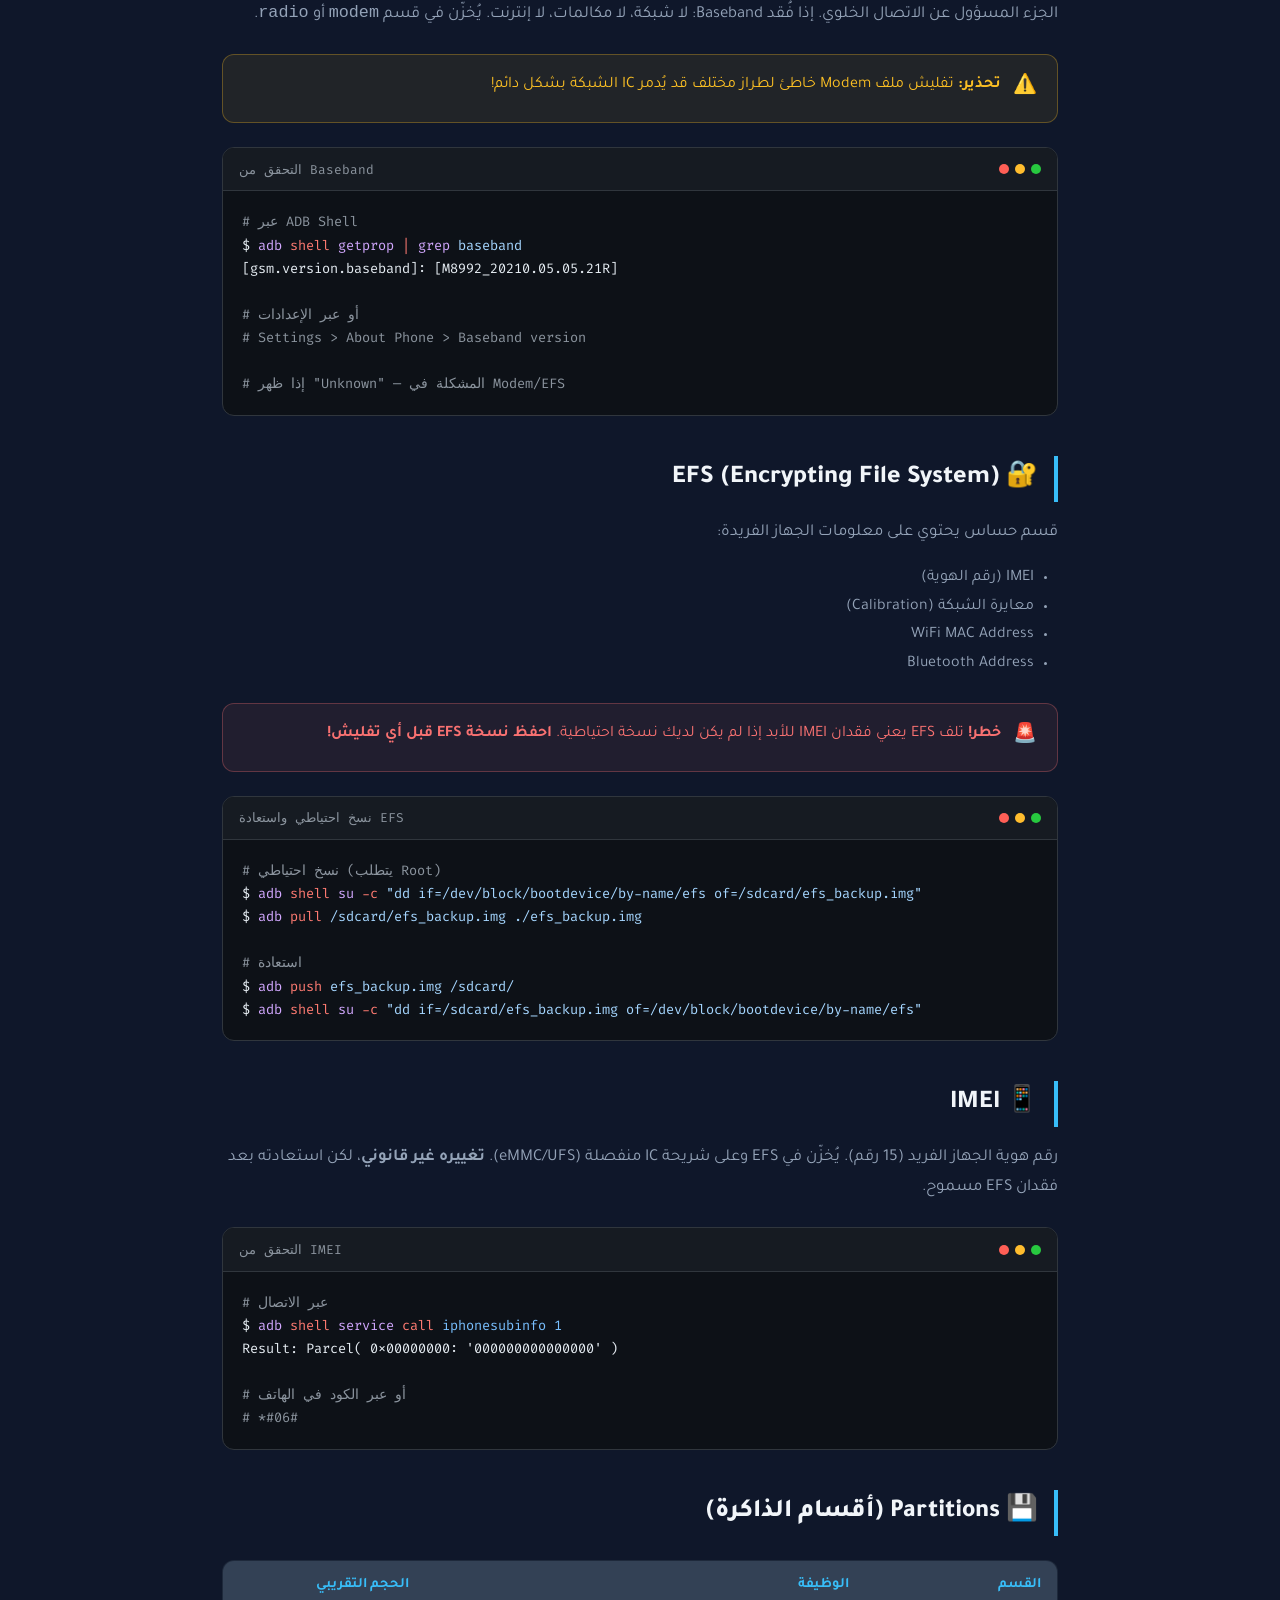
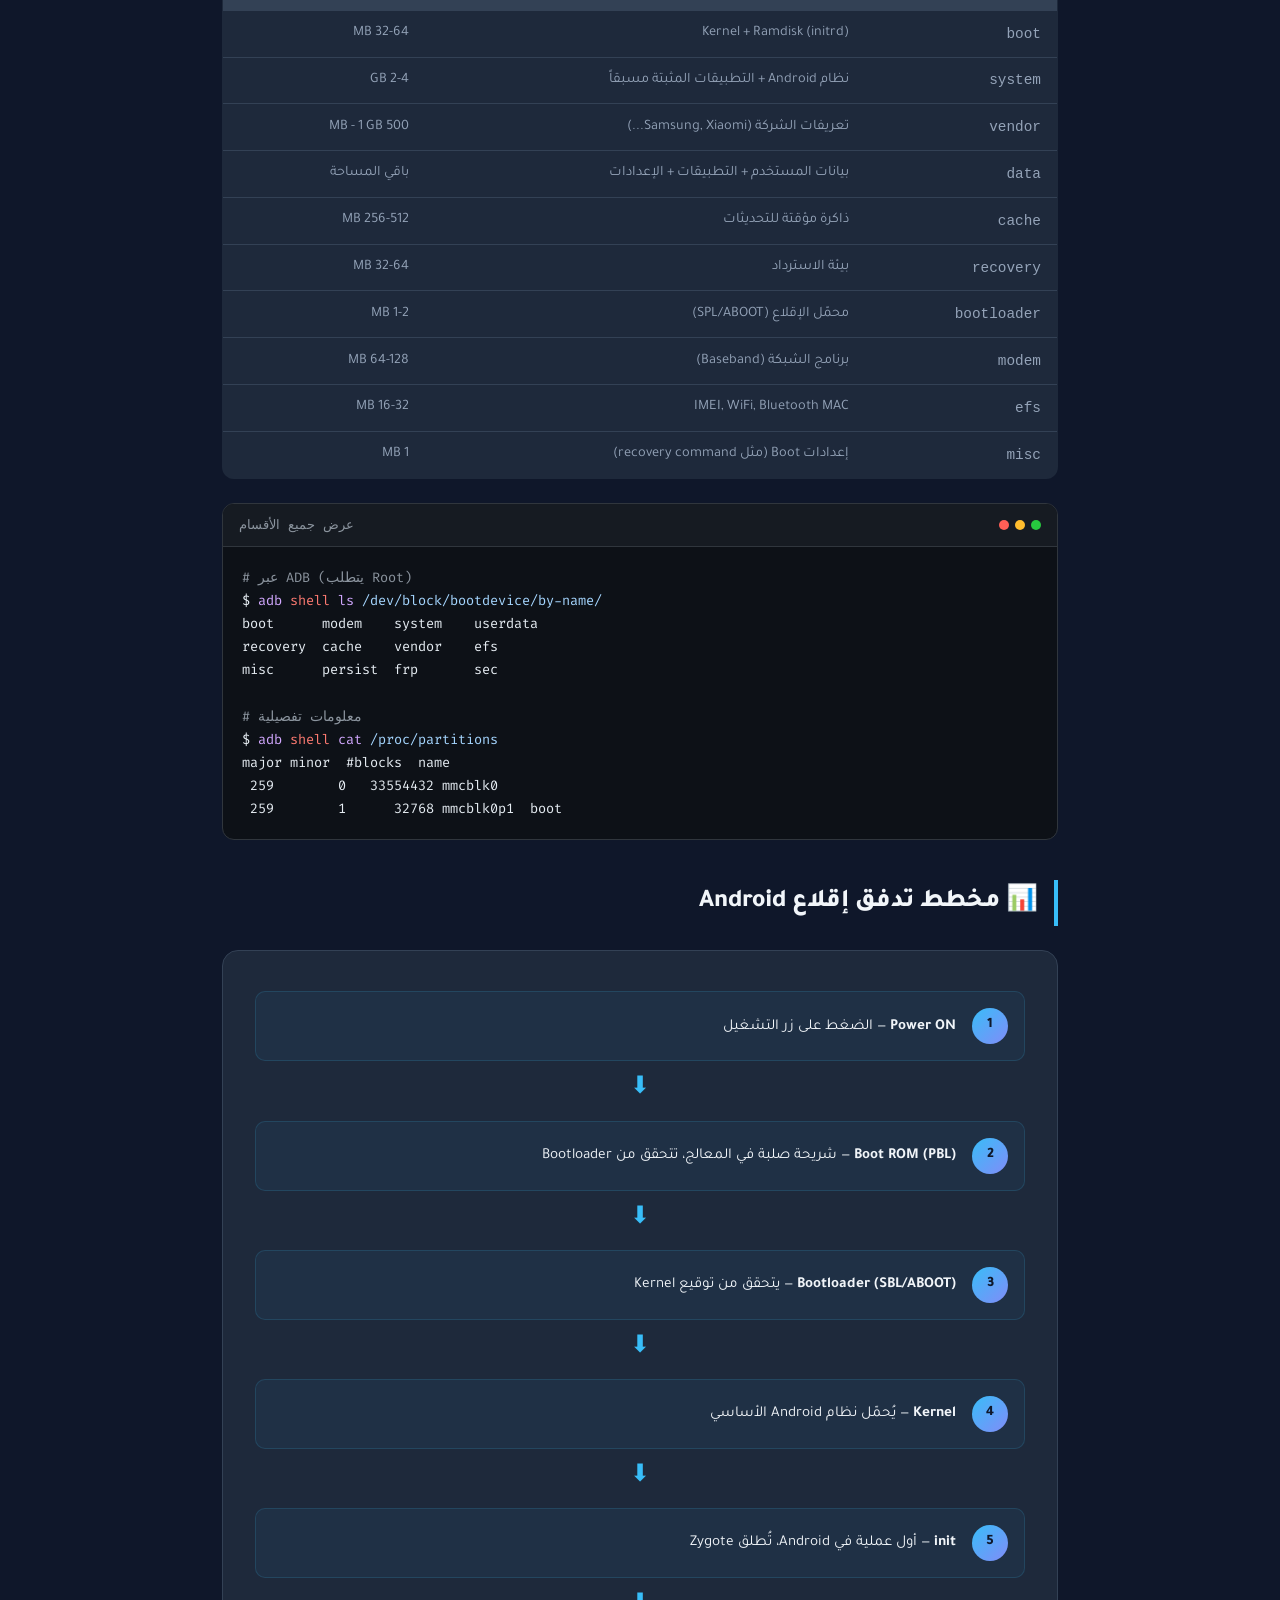
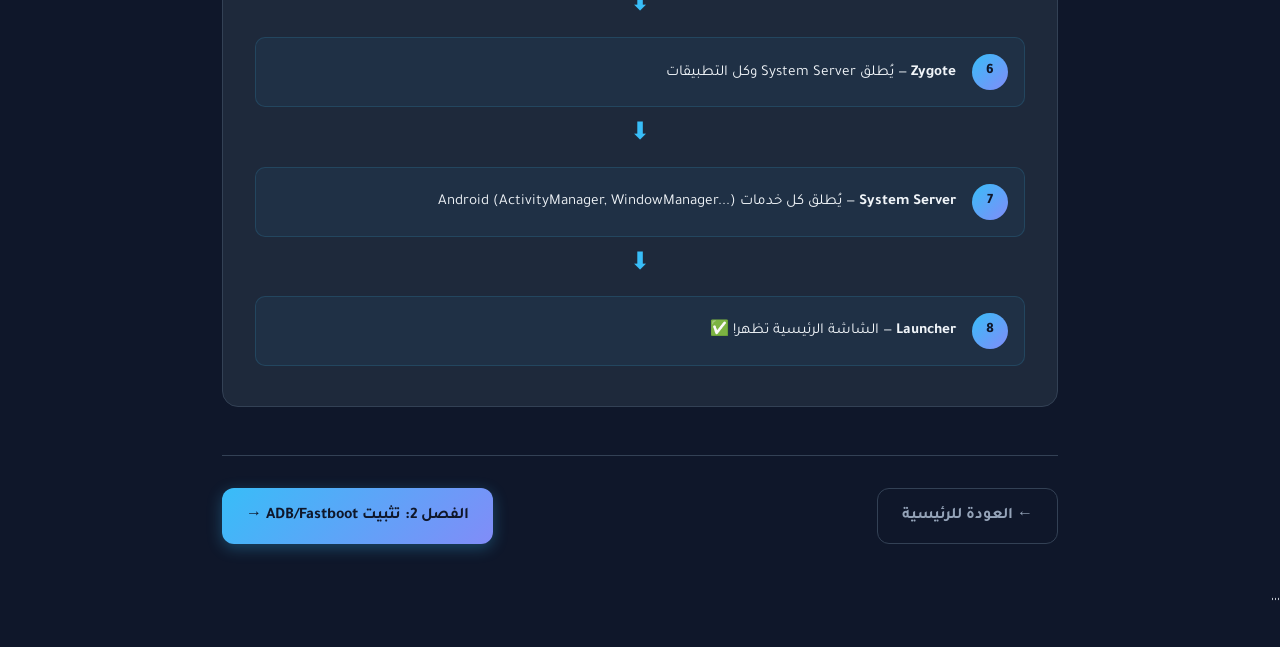
==== commit 82f61902: "Update chapter1.html" ====
--- a/chapter1.html
+++ b/chapter1.html
@@ -517,8 +517,3 @@
 
 </body>
 </html>'''
-
-with open(f"{base}/chapter1.html", "w", encoding="utf-8") as f:
-    f.write(ch1)
-
-print("✅ chapter1.html created")
